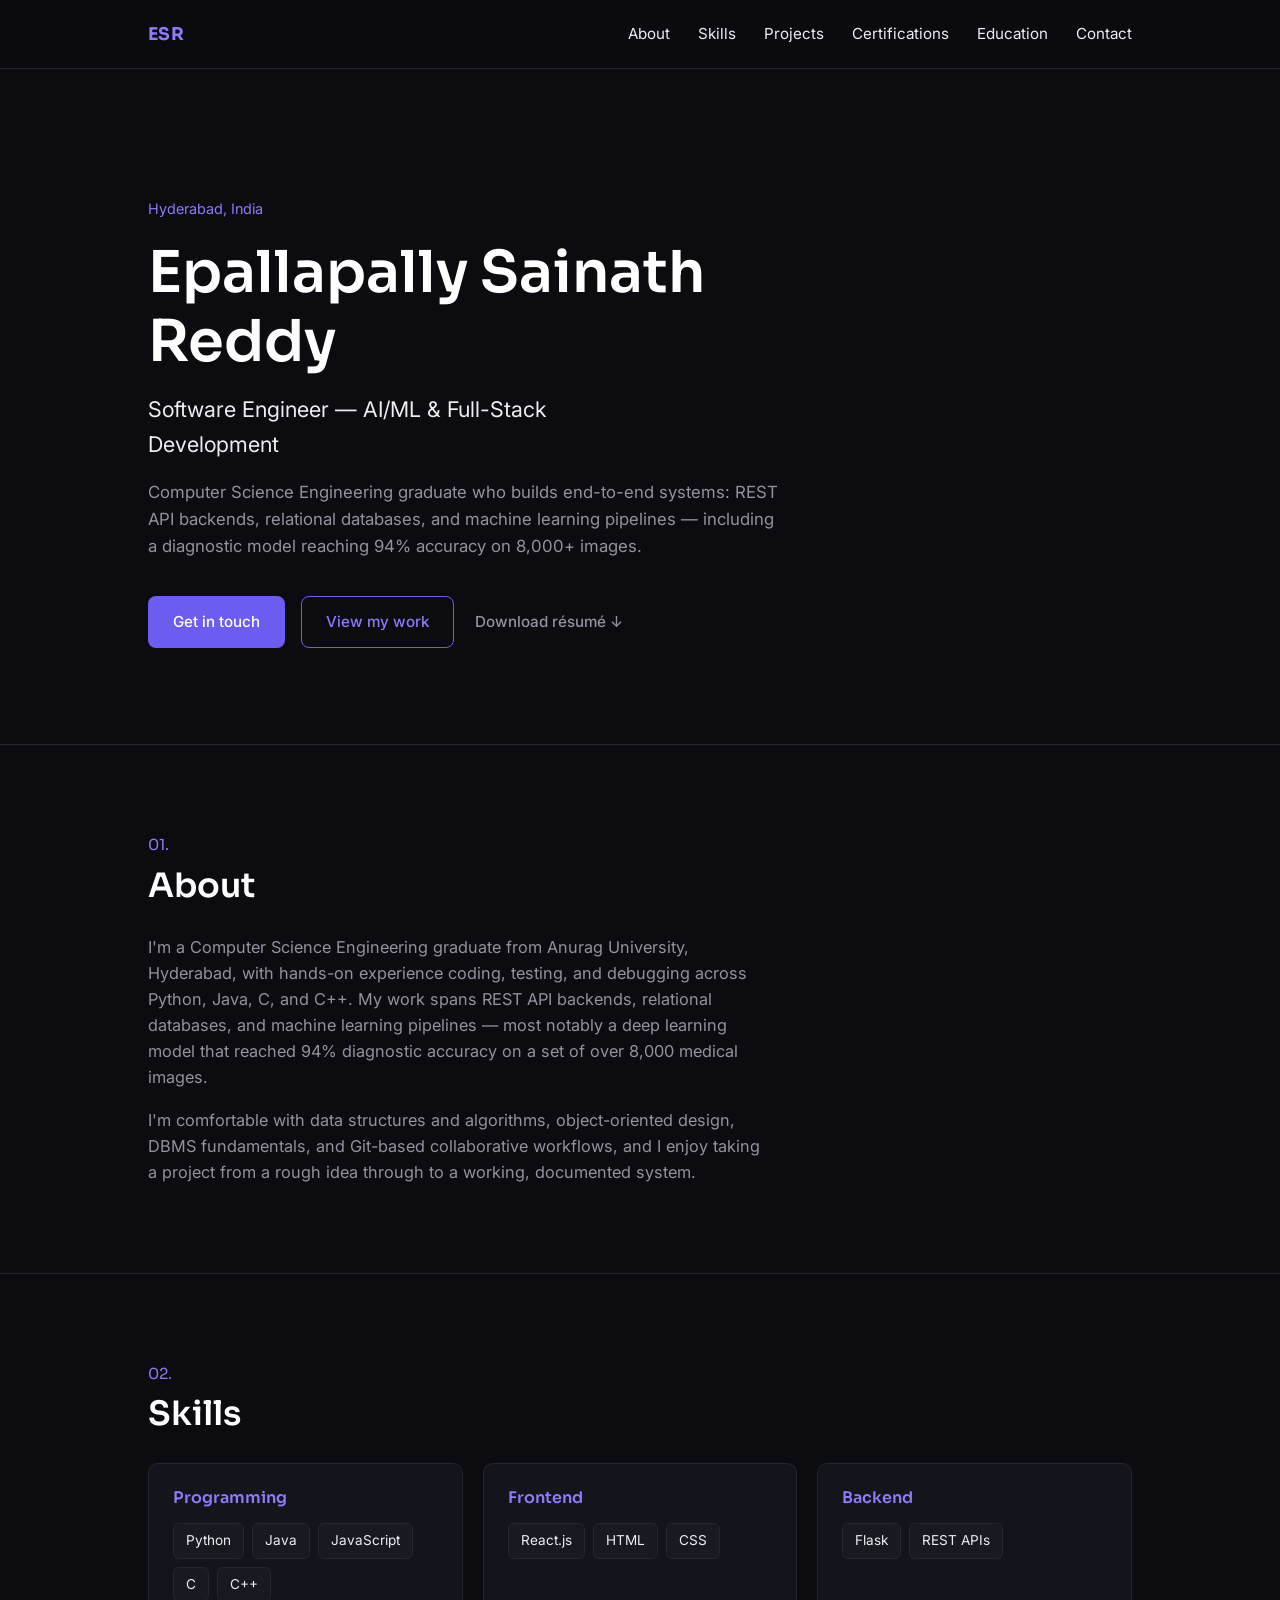
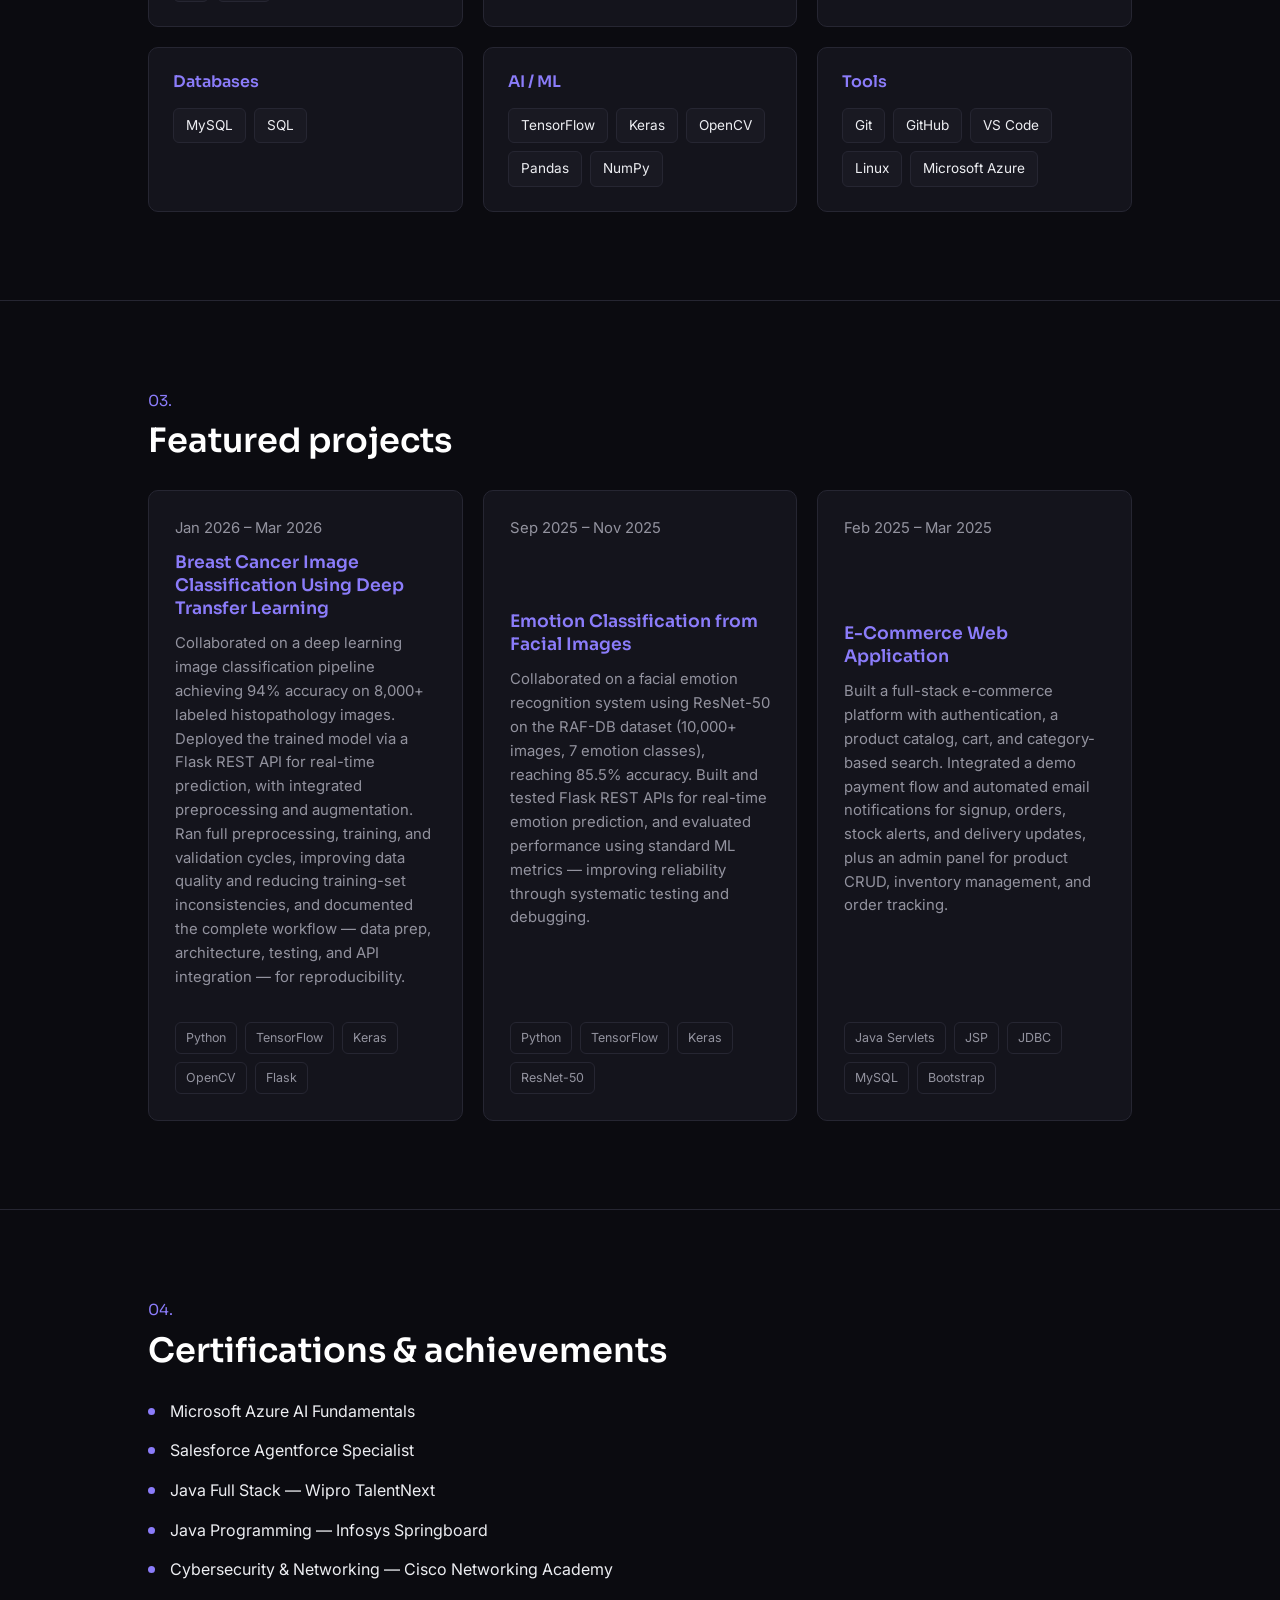
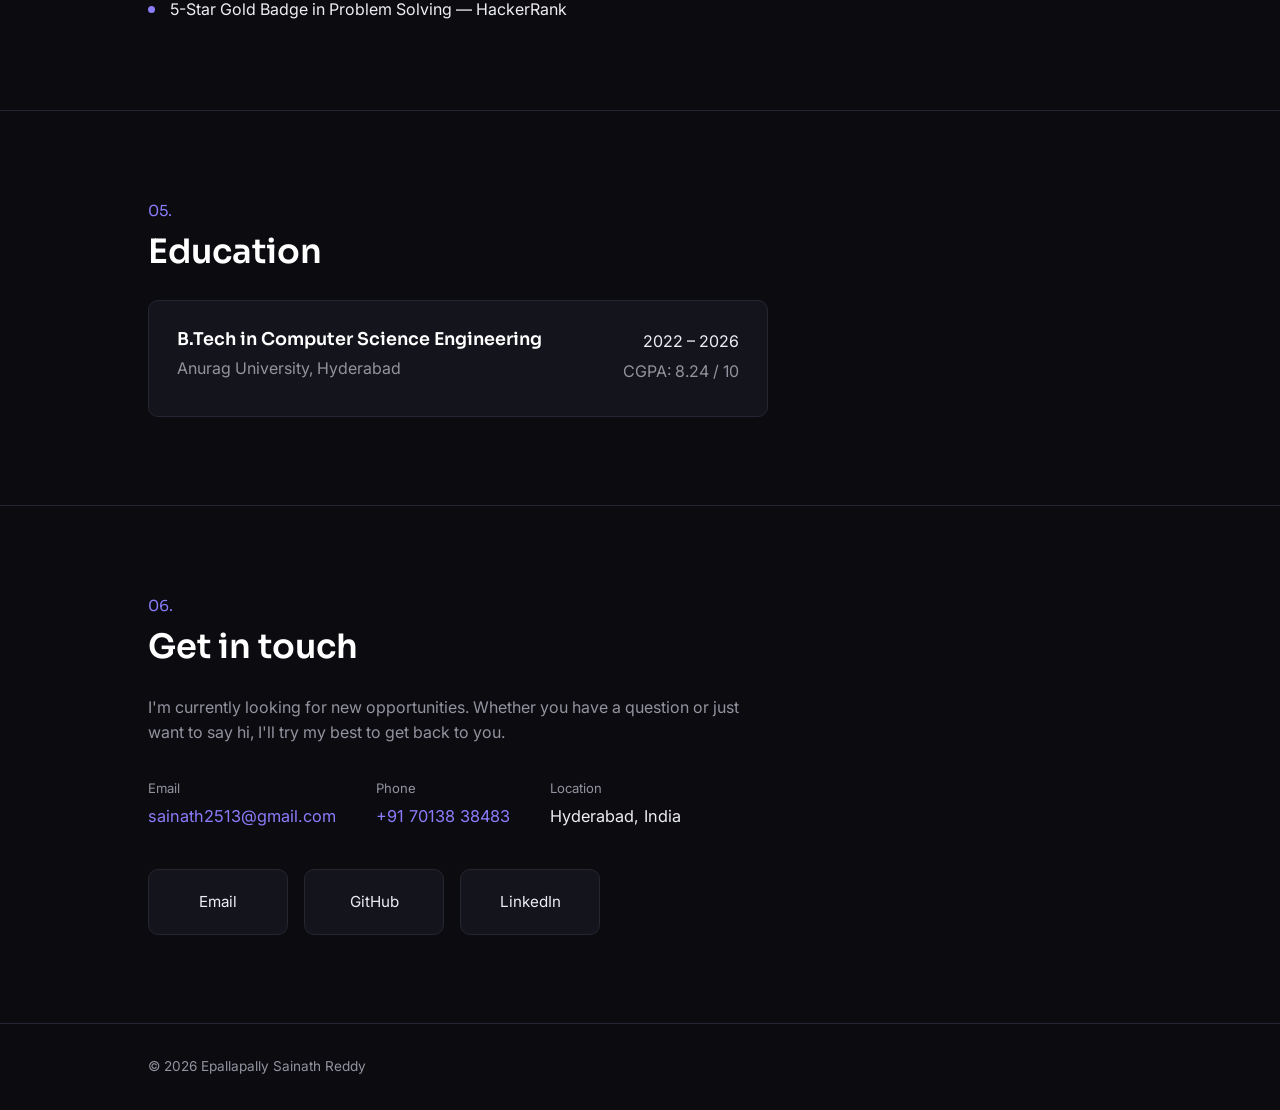
==== index.html @ f7be17a6 "Initial portfolio" ====
<!DOCTYPE html>
<html lang="en">
<head>
<meta charset="UTF-8">
<meta name="viewport" content="width=device-width, initial-scale=1.0">
<title>Epallapally Sainath Reddy | Portfolio</title>
<meta name="description" content="Epallapally Sainath Reddy — Software Engineer specializing in AI/ML and full-stack development.">
<link rel="preconnect" href="https://fonts.googleapis.com">
<link rel="preconnect" href="https://fonts.gstatic.com" crossorigin>
<link href="https://fonts.googleapis.com/css2?family=Sora:wght@400;600;700&family=Inter:wght@400;500;600&display=swap" rel="stylesheet">
<link rel="stylesheet" href="style.css">
</head>
<body>

<a class="skip-link" href="#main">Skip to content</a>

<header class="site-header">
  <div class="wrap header-row">
    <a href="#top" class="mark">ESR</a>
    <nav aria-label="Primary">
      <button class="nav-toggle" aria-expanded="false" aria-controls="nav-list">
        <span></span><span></span><span></span>
        <span class="sr-only">Menu</span>
      </button>
      <ul id="nav-list">
        <li><a href="#about">About</a></li>
        <li><a href="#skills">Skills</a></li>
        <li><a href="#projects">Projects</a></li>
        <li><a href="#certifications">Certifications</a></li>
        <li><a href="#education">Education</a></li>
        <li><a href="#contact">Contact</a></li>
      </ul>
    </nav>
  </div>
</header>

<main id="main">

  <section id="top" class="hero">
    <div class="wrap">
      <p class="eyebrow">Hyderabad, India</p>
      <h1>Epallapally Sainath Reddy</h1>
      <p class="hero-role">Software Engineer — AI/ML &amp; Full-Stack Development</p>
      <p class="hero-summary">Computer Science Engineering graduate who builds end-to-end systems: REST API backends, relational databases, and machine learning pipelines — including a diagnostic model reaching 94% accuracy on 8,000+ images.</p>
      <div class="hero-actions">
        <a href="#contact" class="btn btn-primary">Get in touch</a>
        <a href="#projects" class="btn btn-ghost">View my work</a>
        <a href="assets/resume.pdf" class="btn btn-text" download>Download résumé ↓</a>
      </div>
    </div>
  </section>

  <section id="about" class="section">
    <div class="wrap">
      <p class="section-number">01.</p>
      <h2>About</h2>
      <div class="section-body">
        <p>I'm a Computer Science Engineering graduate from Anurag University, Hyderabad, with hands-on experience coding, testing, and debugging across Python, Java, C, and C++. My work spans REST API backends, relational databases, and machine learning pipelines — most notably a deep learning model that reached 94% diagnostic accuracy on a set of over 8,000 medical images.</p>
        <p>I'm comfortable with data structures and algorithms, object-oriented design, DBMS fundamentals, and Git-based collaborative workflows, and I enjoy taking a project from a rough idea through to a working, documented system.</p>
      </div>
    </div>
  </section>

  <section id="skills" class="section">
    <div class="wrap">
      <p class="section-number">02.</p>
      <h2>Skills</h2>
      <div class="skill-grid">
        <div class="skill-card">
          <h3>Programming</h3>
          <ul class="chip-list">
            <li>Python</li><li>Java</li><li>JavaScript</li><li>C</li><li>C++</li>
          </ul>
        </div>
        <div class="skill-card">
          <h3>Frontend</h3>
          <ul class="chip-list">
            <li>React.js</li><li>HTML</li><li>CSS</li>
          </ul>
        </div>
        <div class="skill-card">
          <h3>Backend</h3>
          <ul class="chip-list">
            <li>Flask</li><li>REST APIs</li>
          </ul>
        </div>
        <div class="skill-card">
          <h3>Databases</h3>
          <ul class="chip-list">
            <li>MySQL</li><li>SQL</li>
          </ul>
        </div>
        <div class="skill-card">
          <h3>AI / ML</h3>
          <ul class="chip-list">
            <li>TensorFlow</li><li>Keras</li><li>OpenCV</li><li>Pandas</li><li>NumPy</li>
          </ul>
        </div>
        <div class="skill-card">
          <h3>Tools</h3>
          <ul class="chip-list">
            <li>Git</li><li>GitHub</li><li>VS Code</li><li>Linux</li><li>Microsoft Azure</li>
          </ul>
        </div>
      </div>
    </div>
  </section>

  <section id="projects" class="section">
    <div class="wrap">
      <p class="section-number">03.</p>
      <h2>Featured projects</h2>
      <div class="project-grid">

        <article class="project-card">
          <p class="project-dates">Jan 2026 – Mar 2026</p>
          <h3>Breast Cancer Image Classification Using Deep Transfer Learning</h3>
          <p>Collaborated on a deep learning image classification pipeline achieving 94% accuracy on 8,000+ labeled histopathology images. Deployed the trained model via a Flask REST API for real-time prediction, with integrated preprocessing and augmentation. Ran full preprocessing, training, and validation cycles, improving data quality and reducing training-set inconsistencies, and documented the complete workflow — data prep, architecture, testing, and API integration — for reproducibility.</p>
          <ul class="tag-list">
            <li>Python</li><li>TensorFlow</li><li>Keras</li><li>OpenCV</li><li>Flask</li>
          </ul>
        </article>

        <article class="project-card">
          <p class="project-dates">Sep 2025 – Nov 2025</p>
          <h3>Emotion Classification from Facial Images</h3>
          <p>Collaborated on a facial emotion recognition system using ResNet-50 on the RAF-DB dataset (10,000+ images, 7 emotion classes), reaching 85.5% accuracy. Built and tested Flask REST APIs for real-time emotion prediction, and evaluated performance using standard ML metrics — improving reliability through systematic testing and debugging.</p>
          <ul class="tag-list">
            <li>Python</li><li>TensorFlow</li><li>Keras</li><li>ResNet-50</li>
          </ul>
        </article>

        <article class="project-card">
          <p class="project-dates">Feb 2025 – Mar 2025</p>
          <h3>E-Commerce Web Application</h3>
          <p>Built a full-stack e-commerce platform with authentication, a product catalog, cart, and category-based search. Integrated a demo payment flow and automated email notifications for signup, orders, stock alerts, and delivery updates, plus an admin panel for product CRUD, inventory management, and order tracking.</p>
          <ul class="tag-list">
            <li>Java Servlets</li><li>JSP</li><li>JDBC</li><li>MySQL</li><li>Bootstrap</li>
          </ul>
        </article>

      </div>
    </div>
  </section>

  <section id="certifications" class="section">
    <div class="wrap">
      <p class="section-number">04.</p>
      <h2>Certifications &amp; achievements</h2>
      <ul class="cert-list">
        <li>Microsoft Azure AI Fundamentals</li>
        <li>Salesforce Agentforce Specialist</li>
        <li>Java Full Stack — Wipro TalentNext</li>
        <li>Java Programming — Infosys Springboard</li>
        <li>Cybersecurity &amp; Networking — Cisco Networking Academy</li>
        <li>5-Star Gold Badge in Problem Solving — HackerRank</li>
      </ul>
    </div>
  </section>

  <section id="education" class="section">
    <div class="wrap">
      <p class="section-number">05.</p>
      <h2>Education</h2>
      <div class="edu-row">
        <div>
          <h3>B.Tech in Computer Science Engineering</h3>
          <p class="edu-sub">Anurag University, Hyderabad</p>
        </div>
        <div class="edu-meta">
          <p>2022 – 2026</p>
          <p>CGPA: 8.24 / 10</p>
        </div>
      </div>
    </div>
  </section>

  <section id="contact" class="section">
    <div class="wrap">
      <p class="section-number">06.</p>
      <h2>Get in touch</h2>
      <p class="section-body">I'm currently looking for new opportunities. Whether you have a question or just want to say hi, I'll try my best to get back to you.</p>

      <dl class="contact-details">
        <div>
          <dt>Email</dt>
          <dd><a href="mailto:sainath2513@gmail.com">sainath2513@gmail.com</a></dd>
        </div>
        <div>
          <dt>Phone</dt>
          <dd><a href="tel:+917013838483">+91 70138 38483</a></dd>
        </div>
        <div>
          <dt>Location</dt>
          <dd>Hyderabad, India</dd>
        </div>
      </dl>

      <div class="contact-links">
        <a href="mailto:sainath2513@gmail.com" class="contact-card">
          <span>Email</span>
        </a>
        <a href="https://github.com/sainath1308" class="contact-card" target="_blank" rel="noopener">
          <span>GitHub</span>
        </a>
        <a href="https://linkedin.com/in/epallapally-sainath-reddy-a64667287" class="contact-card" target="_blank" rel="noopener">
          <span>LinkedIn</span>
        </a>
      </div>
    </div>
  </section>

</main>

<footer class="site-footer">
  <div class="wrap">
    <p>&copy; <span id="year"></span> Epallapally Sainath Reddy</p>
  </div>
</footer>

<script src="script.js"></script>
</body>
</html>
---- style.css ----
/* ---------------------------------------------
   Tokens
--------------------------------------------- */
:root {
  --bg: #0b0b10;
  --surface: #14141c;
  --surface-2: #191922;
  --border: #262632;
  --text: #edeef2;
  --text-muted: #93939f;
  --accent: #6c5cf0;
  --accent-light: #8b7cfa;
  --accent-tint: rgba(108, 92, 240, 0.12);

  --font-head: "Sora", system-ui, sans-serif;
  --font-body: "Inter", system-ui, sans-serif;

  --max: 1040px;
}

/* ---------------------------------------------
   Reset & base
--------------------------------------------- */
* { box-sizing: border-box; }
html { scroll-behavior: smooth; }

body {
  margin: 0;
  background: var(--bg);
  color: var(--text);
  font-family: var(--font-body);
  font-size: 16px;
  line-height: 1.6;
  -webkit-font-smoothing: antialiased;
}

@media (prefers-reduced-motion: reduce) {
  html { scroll-behavior: auto; }
  * { animation-duration: 0.01ms !important; transition-duration: 0.01ms !important; }
}

h1, h2, h3 {
  font-family: var(--font-head);
  font-weight: 600;
  line-height: 1.2;
  margin: 0;
  color: #fff;
}

p { margin: 0 0 1em; color: var(--text-muted); }
p:last-child { margin-bottom: 0; }

a {
  color: var(--accent-light);
  text-decoration: none;
}
a:hover { color: #fff; }

a:focus-visible,
button:focus-visible {
  outline: 2px solid var(--accent-light);
  outline-offset: 3px;
}

.sr-only {
  position: absolute;
  width: 1px; height: 1px;
  overflow: hidden;
  clip: rect(0,0,0,0);
}

.skip-link {
  position: absolute;
  left: -999px;
  top: 0;
  background: var(--accent);
  color: #fff;
  padding: 10px 16px;
  z-index: 100;
}
.skip-link:focus { left: 12px; top: 12px; }

.wrap {
  max-width: var(--max);
  margin: 0 auto;
  padding: 0 28px;
}

/* ---------------------------------------------
   Header
--------------------------------------------- */
.site-header {
  position: sticky;
  top: 0;
  z-index: 50;
  background: rgba(11, 11, 16, 0.85);
  backdrop-filter: blur(8px);
  border-bottom: 1px solid var(--border);
}

.header-row {
  display: flex;
  align-items: center;
  justify-content: space-between;
  height: 68px;
}

.mark {
  font-family: var(--font-head);
  font-weight: 700;
  font-size: 1.1rem;
  color: var(--accent-light);
  letter-spacing: 0.02em;
}

nav ul {
  list-style: none;
  display: flex;
  gap: 28px;
  margin: 0;
  padding: 0;
}

nav a {
  color: var(--text);
  font-size: 0.95rem;
}
nav a:hover { color: var(--accent-light); }

.nav-toggle {
  display: none;
  flex-direction: column;
  justify-content: center;
  gap: 5px;
  width: 40px;
  height: 40px;
  background: none;
  border: 1px solid var(--border);
  border-radius: 8px;
  cursor: pointer;
}
.nav-toggle span {
  display: block;
  width: 18px;
  height: 2px;
  margin: 0 auto;
  background: var(--text);
}

/* ---------------------------------------------
   Hero
--------------------------------------------- */
.hero {
  padding: 128px 0 96px;
  border-bottom: 1px solid var(--border);
}

.eyebrow {
  color: var(--accent-light);
  font-size: 0.9rem;
  margin-bottom: 18px;
}

.hero h1 {
  font-size: clamp(2.4rem, 5vw, 3.6rem);
  max-width: 14ch;
  margin-bottom: 16px;
}

.hero-role {
  font-size: clamp(1.1rem, 2vw, 1.35rem);
  color: var(--text);
  max-width: 34ch;
  margin-bottom: 18px;
}

.hero-summary {
  max-width: 58ch;
  font-size: 1.05rem;
  margin-bottom: 36px;
}

.hero-actions {
  display: flex;
  flex-wrap: wrap;
  align-items: center;
  gap: 16px;
}

.btn {
  display: inline-flex;
  align-items: center;
  padding: 13px 24px;
  border-radius: 8px;
  font-size: 0.95rem;
  font-weight: 500;
  border: 1px solid transparent;
}

.btn-primary {
  background: var(--accent);
  color: #fff;
}
.btn-primary:hover { background: var(--accent-light); color: #fff; }

.btn-ghost {
  border-color: var(--accent);
  color: var(--accent-light);
}
.btn-ghost:hover { background: var(--accent-tint); color: var(--accent-light); }

.btn-text {
  color: var(--text-muted);
  padding: 13px 4px;
}
.btn-text:hover { color: var(--text); }

/* ---------------------------------------------
   Sections
--------------------------------------------- */
.section {
  padding: 88px 0;
  border-bottom: 1px solid var(--border);
}

.section-number {
  color: var(--accent-light);
  font-family: var(--font-head);
  font-size: 0.95rem;
  margin-bottom: 8px;
}

.section h2 {
  font-size: clamp(1.6rem, 3vw, 2.1rem);
  margin-bottom: 28px;
}

.section-body {
  max-width: 62ch;
}
.section-body p { font-size: 1.02rem; }

/* ---------------------------------------------
   Skills
--------------------------------------------- */
.skill-grid {
  display: grid;
  grid-template-columns: repeat(3, 1fr);
  gap: 20px;
}

.skill-card {
  background: var(--surface);
  border: 1px solid var(--border);
  border-radius: 10px;
  padding: 24px;
}

.skill-card h3 {
  font-size: 1rem;
  color: var(--accent-light);
  margin-bottom: 16px;
}

.chip-list {
  list-style: none;
  display: flex;
  flex-wrap: wrap;
  gap: 8px;
  margin: 0;
  padding: 0;
}

.chip-list li {
  border: 1px solid var(--border);
  background: var(--surface-2);
  color: var(--text);
  font-size: 0.85rem;
  padding: 6px 12px;
  border-radius: 6px;
}

/* ---------------------------------------------
   Projects
--------------------------------------------- */
.project-grid {
  display: grid;
  grid-template-columns: repeat(3, 1fr);
  gap: 20px;
}

.project-card {
  background: var(--surface);
  border: 1px solid var(--border);
  border-radius: 10px;
  padding: 26px;
  display: flex;
  flex-direction: column;
}

.project-dates {
  font-size: 0.82rem;
  color: var(--text-muted);
  margin-bottom: 10px;
}

.project-card h3 {
  font-size: 1.08rem;
  color: var(--accent-light);
  margin-bottom: 12px;
  line-height: 1.35;
}

.project-card p {
  font-size: 0.93rem;
  flex-grow: 1;
}

.tag-list {
  list-style: none;
  display: flex;
  flex-wrap: wrap;
  gap: 8px;
  margin: 18px 0 0;
  padding: 0;
}

.tag-list li {
  font-size: 0.78rem;
  color: var(--text-muted);
  border: 1px solid var(--border);
  border-radius: 6px;
  padding: 5px 10px;
}

/* ---------------------------------------------
   Certifications
--------------------------------------------- */
.cert-list {
  list-style: none;
  margin: 0;
  padding: 0;
  max-width: 62ch;
  display: flex;
  flex-direction: column;
  gap: 14px;
}

.cert-list li {
  position: relative;
  padding-left: 22px;
  color: var(--text);
  font-size: 1rem;
}

.cert-list li::before {
  content: "";
  position: absolute;
  left: 0;
  top: 9px;
  width: 7px;
  height: 7px;
  border-radius: 50%;
  background: var(--accent-light);
}

/* ---------------------------------------------
   Education
--------------------------------------------- */
.edu-row {
  display: flex;
  justify-content: space-between;
  align-items: flex-start;
  flex-wrap: wrap;
  gap: 12px;
  background: var(--surface);
  border: 1px solid var(--border);
  border-radius: 10px;
  padding: 28px;
  max-width: 62ch;
}

.edu-row h3 {
  font-size: 1.1rem;
  margin-bottom: 6px;
}

.edu-sub { margin: 0; color: var(--text-muted); }

.edu-meta { text-align: right; }
.edu-meta p { margin: 0 0 4px; color: var(--text); }
.edu-meta p:last-child { color: var(--text-muted); }

/* ---------------------------------------------
   Contact
--------------------------------------------- */
.contact-details {
  display: flex;
  flex-wrap: wrap;
  gap: 40px;
  margin: 32px 0 40px;
  padding: 0;
}

.contact-details dt {
  font-size: 0.82rem;
  color: var(--text-muted);
  margin-bottom: 4px;
}

.contact-details dd {
  margin: 0;
  font-size: 1.02rem;
  color: var(--text);
}

.contact-links {
  display: flex;
  flex-wrap: wrap;
  gap: 16px;
}

.contact-card {
  min-width: 140px;
  text-align: center;
  padding: 20px;
  background: var(--surface);
  border: 1px solid var(--border);
  border-radius: 10px;
  color: var(--text);
  font-size: 0.95rem;
}
.contact-card:hover {
  border-color: var(--accent);
  color: var(--accent-light);
}

/* ---------------------------------------------
   Footer
--------------------------------------------- */
.site-footer {
  padding: 32px 0;
}
.site-footer p {
  font-size: 0.85rem;
  margin: 0;
  color: var(--text-muted);
}

/* ---------------------------------------------
   Responsive
--------------------------------------------- */
@media (max-width: 860px) {
  .skill-grid { grid-template-columns: repeat(2, 1fr); }
  .project-grid { grid-template-columns: 1fr; }
}

@media (max-width: 640px) {
  .wrap { padding: 0 20px; }
  .hero { padding: 96px 0 64px; }
  .section { padding: 64px 0; }

  .nav-toggle { display: flex; }

  nav ul {
    position: absolute;
    top: 68px;
    left: 0;
    right: 0;
    flex-direction: column;
    gap: 0;
    background: var(--bg);
    border-bottom: 1px solid var(--border);
    max-height: 0;
    overflow: hidden;
    transition: max-height 0.25s ease;
  }
  nav ul.open { max-height: 320px; }
  nav ul li { border-top: 1px solid var(--border); }
  nav ul a {
    display: block;
    padding: 16px 20px;
  }

  .skill-grid { grid-template-columns: 1fr; }
  .edu-row { flex-direction: column; }
  .edu-meta { text-align: left; }
}
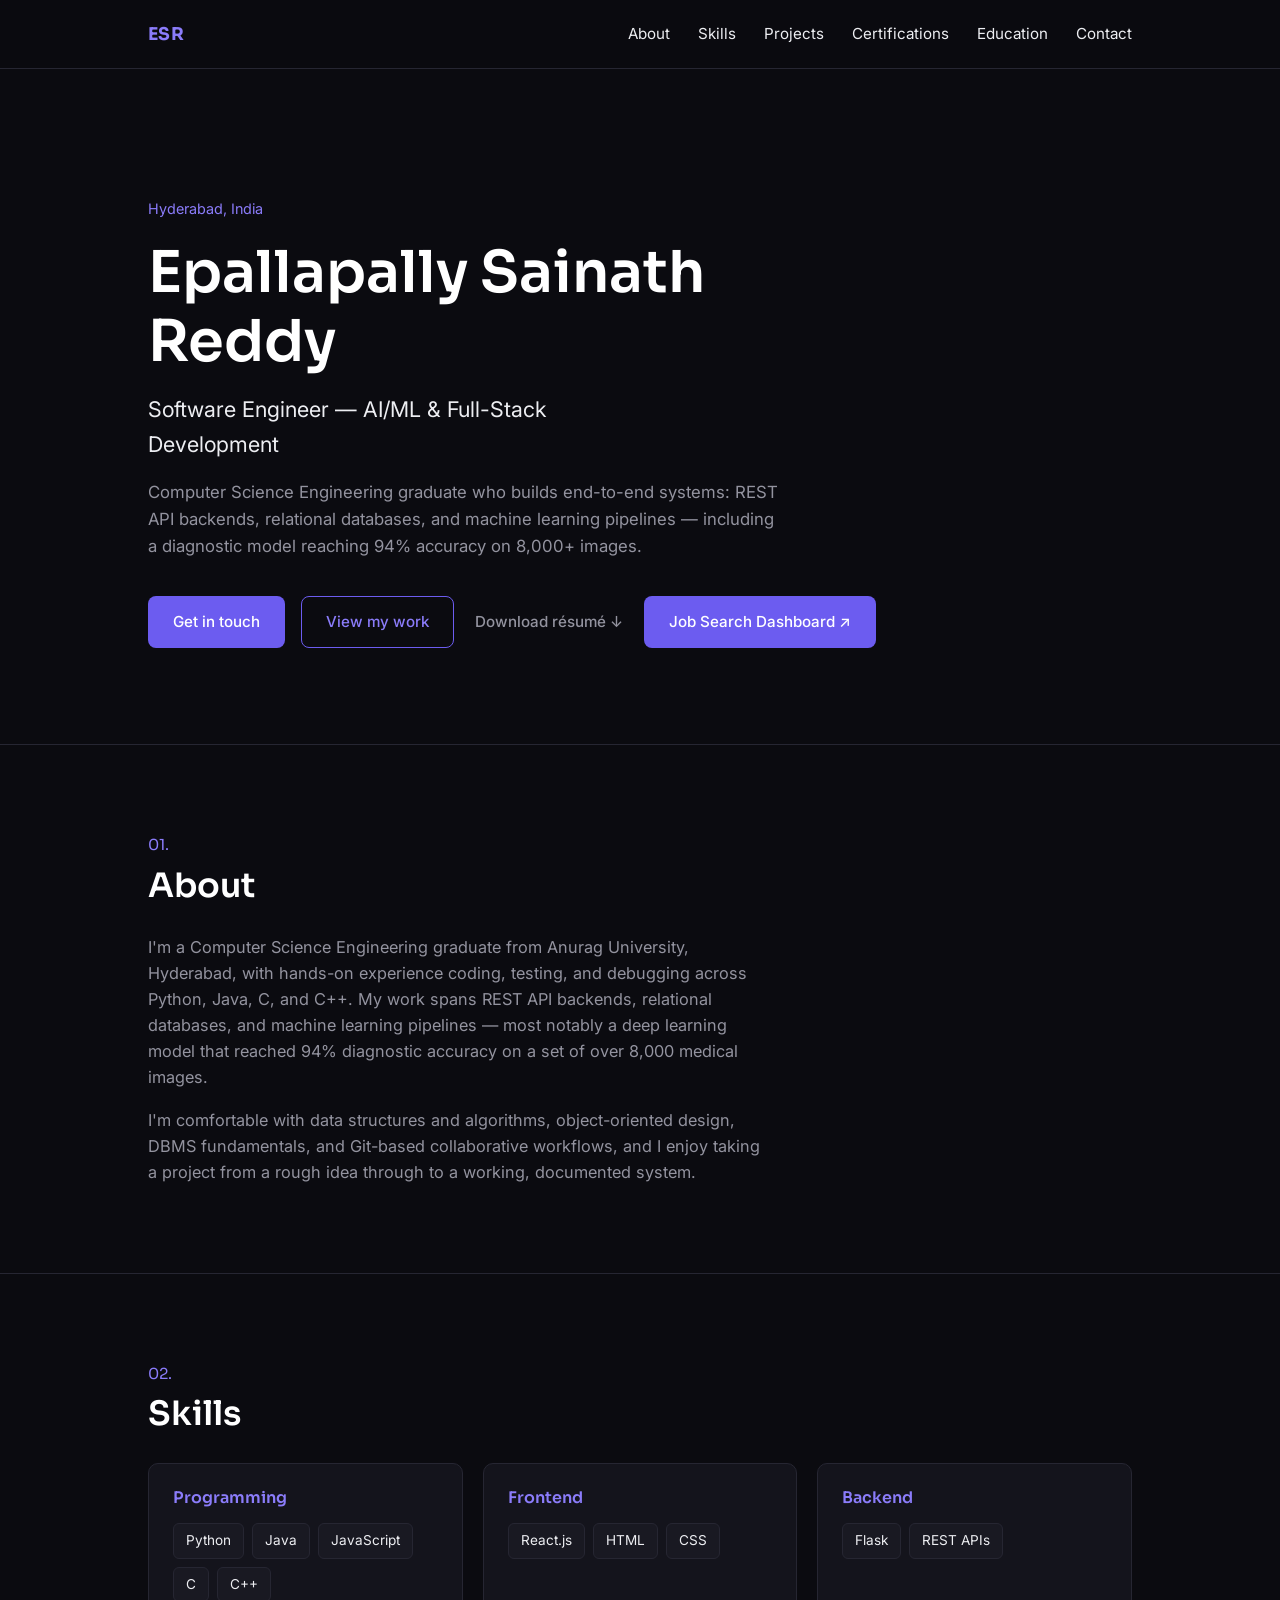
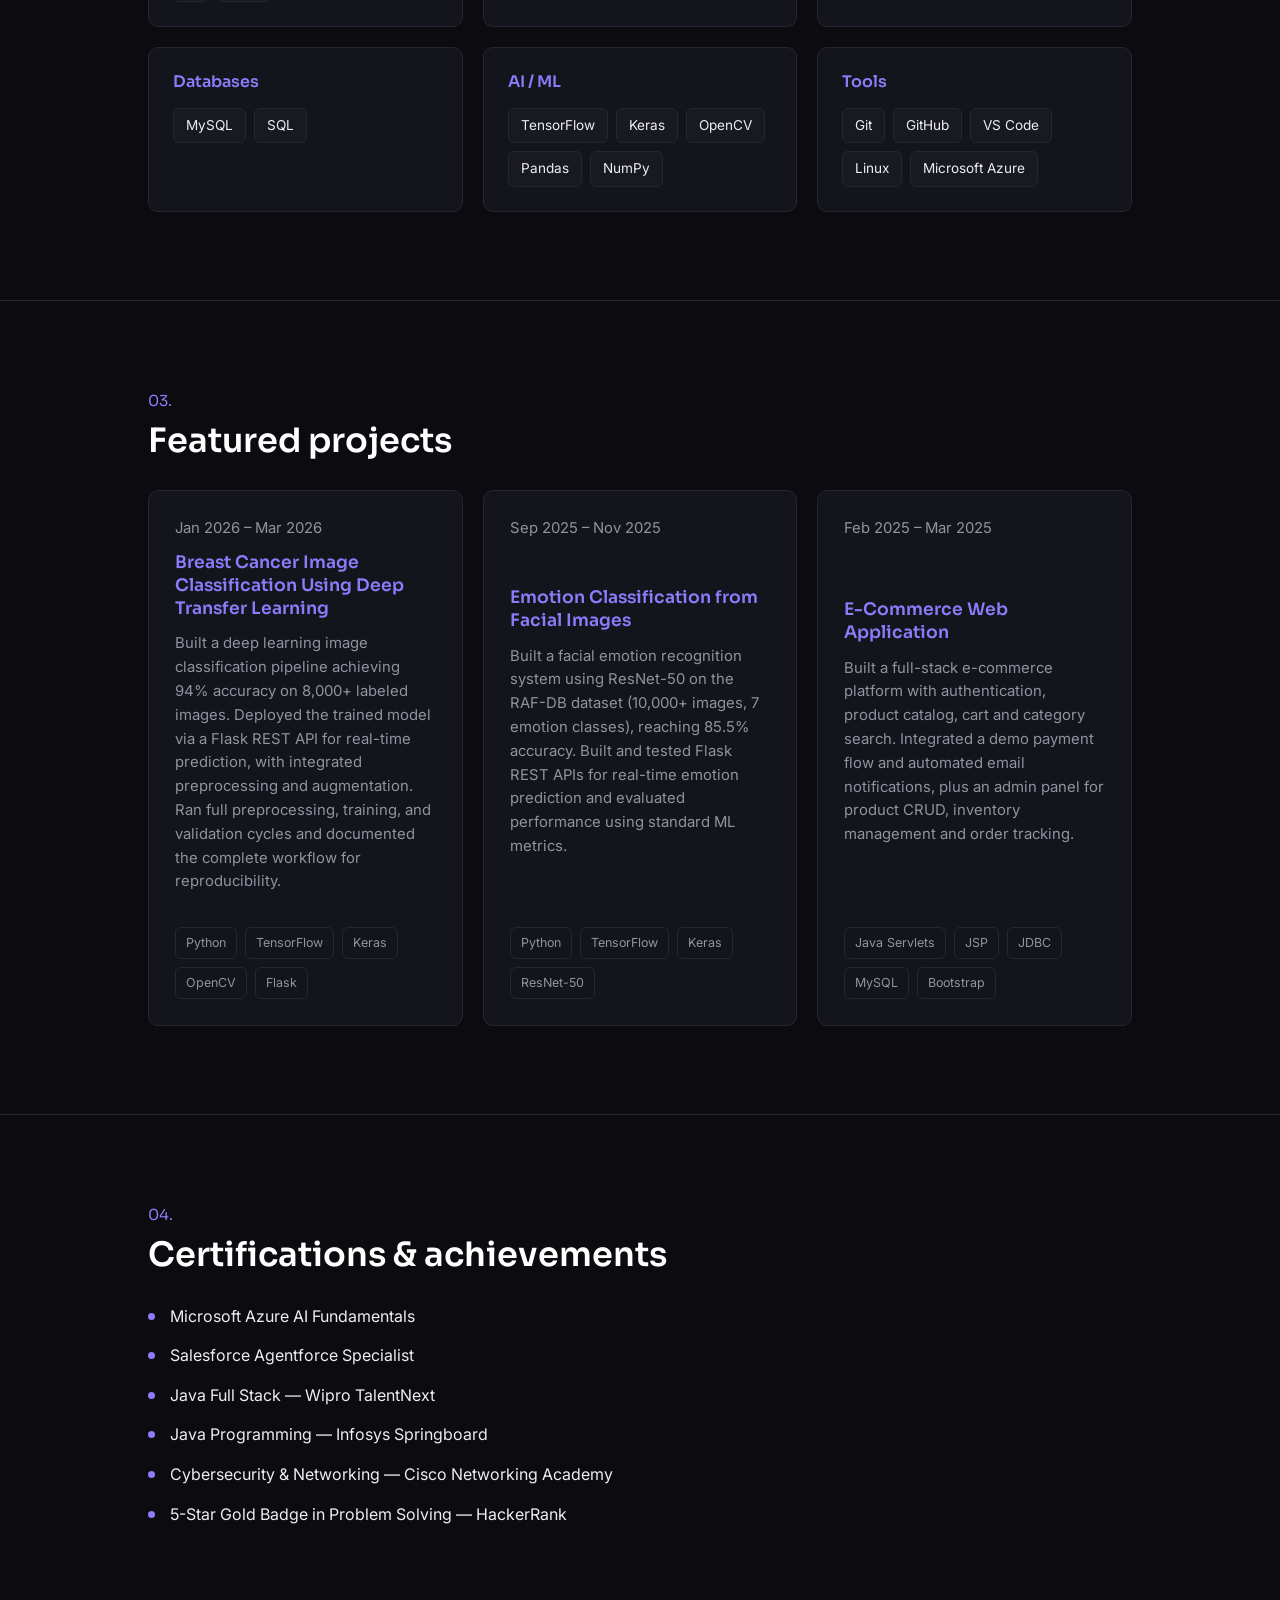
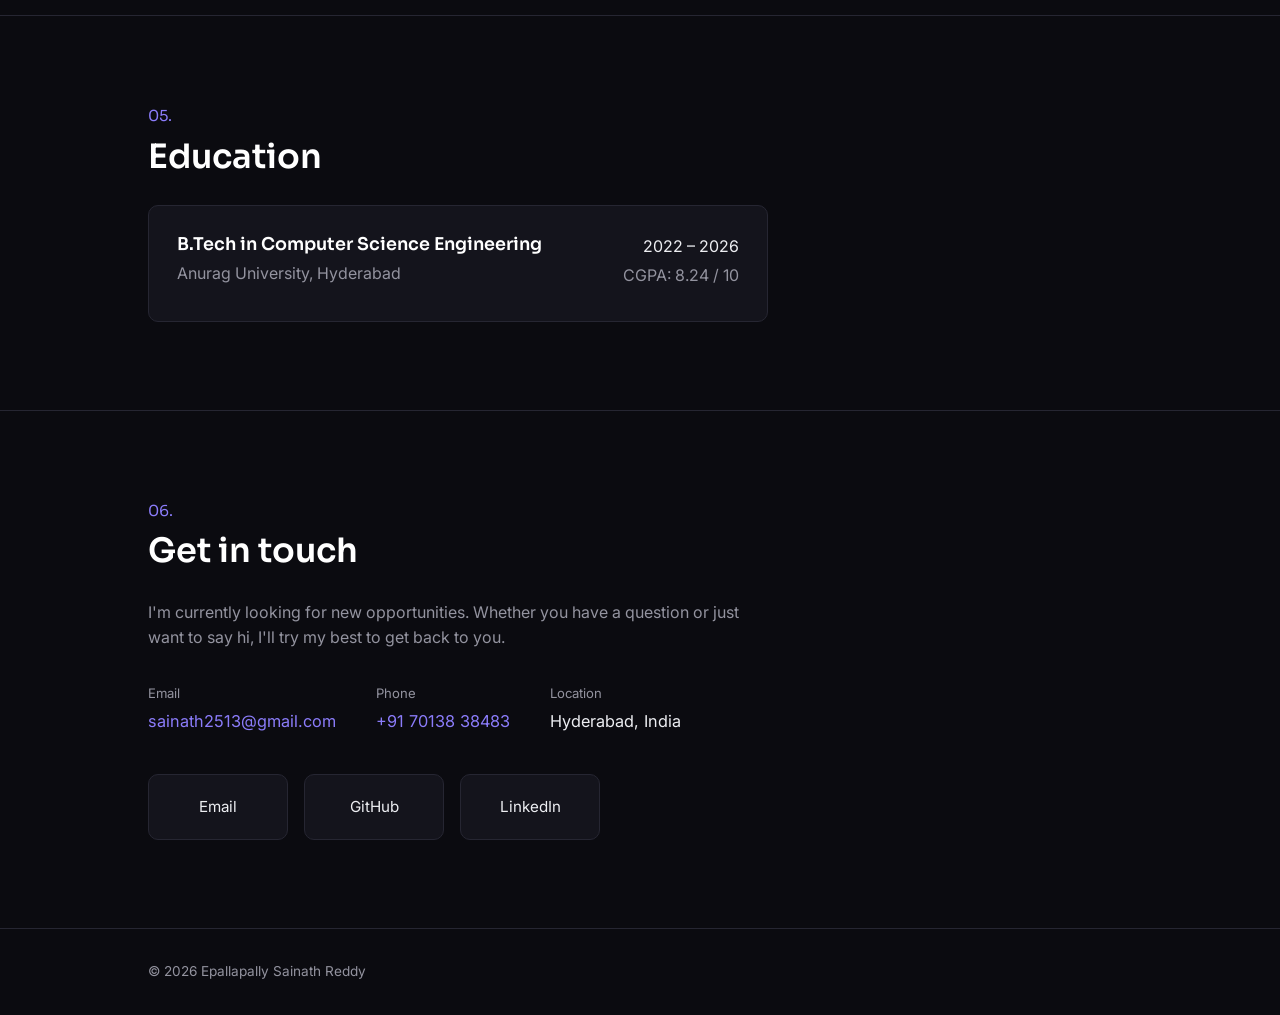
==== commit 8653865f: "Add job-search dashboard entry point to portfolio" ====
--- a/index.html
+++ b/index.html
@@ -1,223 +1,20 @@
 <!DOCTYPE html>
 <html lang="en">
 <head>
-<meta charset="UTF-8">
-<meta name="viewport" content="width=device-width, initial-scale=1.0">
+<meta charset="UTF-8"><meta name="viewport" content="width=device-width, initial-scale=1.0">
 <title>Epallapally Sainath Reddy | Portfolio</title>
 <meta name="description" content="Epallapally Sainath Reddy — Software Engineer specializing in AI/ML and full-stack development.">
-<link rel="preconnect" href="https://fonts.googleapis.com">
-<link rel="preconnect" href="https://fonts.gstatic.com" crossorigin>
-<link href="https://fonts.googleapis.com/css2?family=Sora:wght@400;600;700&family=Inter:wght@400;500;600&display=swap" rel="stylesheet">
-<link rel="stylesheet" href="style.css">
-</head>
-<body>
-
+<link rel="preconnect" href="https://fonts.googleapis.com"><link rel="preconnect" href="https://fonts.gstatic.com" crossorigin>
+<link href="https://fonts.googleapis.com/css2?family=Sora:wght@400;600;700&family=Inter:wght@400;500;600&display=swap" rel="stylesheet"><link rel="stylesheet" href="style.css">
+</head><body>
 <a class="skip-link" href="#main">Skip to content</a>
-
-<header class="site-header">
-  <div class="wrap header-row">
-    <a href="#top" class="mark">ESR</a>
-    <nav aria-label="Primary">
-      <button class="nav-toggle" aria-expanded="false" aria-controls="nav-list">
-        <span></span><span></span><span></span>
-        <span class="sr-only">Menu</span>
-      </button>
-      <ul id="nav-list">
-        <li><a href="#about">About</a></li>
-        <li><a href="#skills">Skills</a></li>
-        <li><a href="#projects">Projects</a></li>
-        <li><a href="#certifications">Certifications</a></li>
-        <li><a href="#education">Education</a></li>
-        <li><a href="#contact">Contact</a></li>
-      </ul>
-    </nav>
-  </div>
-</header>
-
+<header class="site-header"><div class="wrap header-row"><a href="#top" class="mark">ESR</a><nav aria-label="Primary"><button class="nav-toggle" aria-expanded="false" aria-controls="nav-list"><span></span><span></span><span></span><span class="sr-only">Menu</span></button><ul id="nav-list"><li><a href="#about">About</a></li><li><a href="#skills">Skills</a></li><li><a href="#projects">Projects</a></li><li><a href="#certifications">Certifications</a></li><li><a href="#education">Education</a></li><li><a href="#contact">Contact</a></li></ul></nav></div></header>
 <main id="main">
-
-  <section id="top" class="hero">
-    <div class="wrap">
-      <p class="eyebrow">Hyderabad, India</p>
-      <h1>Epallapally Sainath Reddy</h1>
-      <p class="hero-role">Software Engineer — AI/ML &amp; Full-Stack Development</p>
-      <p class="hero-summary">Computer Science Engineering graduate who builds end-to-end systems: REST API backends, relational databases, and machine learning pipelines — including a diagnostic model reaching 94% accuracy on 8,000+ images.</p>
-      <div class="hero-actions">
-        <a href="#contact" class="btn btn-primary">Get in touch</a>
-        <a href="#projects" class="btn btn-ghost">View my work</a>
-        <a href="assets/resume.pdf" class="btn btn-text" download>Download résumé ↓</a>
-      </div>
-    </div>
-  </section>
-
-  <section id="about" class="section">
-    <div class="wrap">
-      <p class="section-number">01.</p>
-      <h2>About</h2>
-      <div class="section-body">
-        <p>I'm a Computer Science Engineering graduate from Anurag University, Hyderabad, with hands-on experience coding, testing, and debugging across Python, Java, C, and C++. My work spans REST API backends, relational databases, and machine learning pipelines — most notably a deep learning model that reached 94% diagnostic accuracy on a set of over 8,000 medical images.</p>
-        <p>I'm comfortable with data structures and algorithms, object-oriented design, DBMS fundamentals, and Git-based collaborative workflows, and I enjoy taking a project from a rough idea through to a working, documented system.</p>
-      </div>
-    </div>
-  </section>
-
-  <section id="skills" class="section">
-    <div class="wrap">
-      <p class="section-number">02.</p>
-      <h2>Skills</h2>
-      <div class="skill-grid">
-        <div class="skill-card">
-          <h3>Programming</h3>
-          <ul class="chip-list">
-            <li>Python</li><li>Java</li><li>JavaScript</li><li>C</li><li>C++</li>
-          </ul>
-        </div>
-        <div class="skill-card">
-          <h3>Frontend</h3>
-          <ul class="chip-list">
-            <li>React.js</li><li>HTML</li><li>CSS</li>
-          </ul>
-        </div>
-        <div class="skill-card">
-          <h3>Backend</h3>
-          <ul class="chip-list">
-            <li>Flask</li><li>REST APIs</li>
-          </ul>
-        </div>
-        <div class="skill-card">
-          <h3>Databases</h3>
-          <ul class="chip-list">
-            <li>MySQL</li><li>SQL</li>
-          </ul>
-        </div>
-        <div class="skill-card">
-          <h3>AI / ML</h3>
-          <ul class="chip-list">
-            <li>TensorFlow</li><li>Keras</li><li>OpenCV</li><li>Pandas</li><li>NumPy</li>
-          </ul>
-        </div>
-        <div class="skill-card">
-          <h3>Tools</h3>
-          <ul class="chip-list">
-            <li>Git</li><li>GitHub</li><li>VS Code</li><li>Linux</li><li>Microsoft Azure</li>
-          </ul>
-        </div>
-      </div>
-    </div>
-  </section>
-
-  <section id="projects" class="section">
-    <div class="wrap">
-      <p class="section-number">03.</p>
-      <h2>Featured projects</h2>
-      <div class="project-grid">
-
-        <article class="project-card">
-          <p class="project-dates">Jan 2026 – Mar 2026</p>
-          <h3>Breast Cancer Image Classification Using Deep Transfer Learning</h3>
-          <p>Collaborated on a deep learning image classification pipeline achieving 94% accuracy on 8,000+ labeled histopathology images. Deployed the trained model via a Flask REST API for real-time prediction, with integrated preprocessing and augmentation. Ran full preprocessing, training, and validation cycles, improving data quality and reducing training-set inconsistencies, and documented the complete workflow — data prep, architecture, testing, and API integration — for reproducibility.</p>
-          <ul class="tag-list">
-            <li>Python</li><li>TensorFlow</li><li>Keras</li><li>OpenCV</li><li>Flask</li>
-          </ul>
-        </article>
-
-        <article class="project-card">
-          <p class="project-dates">Sep 2025 – Nov 2025</p>
-          <h3>Emotion Classification from Facial Images</h3>
-          <p>Collaborated on a facial emotion recognition system using ResNet-50 on the RAF-DB dataset (10,000+ images, 7 emotion classes), reaching 85.5% accuracy. Built and tested Flask REST APIs for real-time emotion prediction, and evaluated performance using standard ML metrics — improving reliability through systematic testing and debugging.</p>
-          <ul class="tag-list">
-            <li>Python</li><li>TensorFlow</li><li>Keras</li><li>ResNet-50</li>
-          </ul>
-        </article>
-
-        <article class="project-card">
-          <p class="project-dates">Feb 2025 – Mar 2025</p>
-          <h3>E-Commerce Web Application</h3>
-          <p>Built a full-stack e-commerce platform with authentication, a product catalog, cart, and category-based search. Integrated a demo payment flow and automated email notifications for signup, orders, stock alerts, and delivery updates, plus an admin panel for product CRUD, inventory management, and order tracking.</p>
-          <ul class="tag-list">
-            <li>Java Servlets</li><li>JSP</li><li>JDBC</li><li>MySQL</li><li>Bootstrap</li>
-          </ul>
-        </article>
-
-      </div>
-    </div>
-  </section>
-
-  <section id="certifications" class="section">
-    <div class="wrap">
-      <p class="section-number">04.</p>
-      <h2>Certifications &amp; achievements</h2>
-      <ul class="cert-list">
-        <li>Microsoft Azure AI Fundamentals</li>
-        <li>Salesforce Agentforce Specialist</li>
-        <li>Java Full Stack — Wipro TalentNext</li>
-        <li>Java Programming — Infosys Springboard</li>
-        <li>Cybersecurity &amp; Networking — Cisco Networking Academy</li>
-        <li>5-Star Gold Badge in Problem Solving — HackerRank</li>
-      </ul>
-    </div>
-  </section>
-
-  <section id="education" class="section">
-    <div class="wrap">
-      <p class="section-number">05.</p>
-      <h2>Education</h2>
-      <div class="edu-row">
-        <div>
-          <h3>B.Tech in Computer Science Engineering</h3>
-          <p class="edu-sub">Anurag University, Hyderabad</p>
-        </div>
-        <div class="edu-meta">
-          <p>2022 – 2026</p>
-          <p>CGPA: 8.24 / 10</p>
-        </div>
-      </div>
-    </div>
-  </section>
-
-  <section id="contact" class="section">
-    <div class="wrap">
-      <p class="section-number">06.</p>
-      <h2>Get in touch</h2>
-      <p class="section-body">I'm currently looking for new opportunities. Whether you have a question or just want to say hi, I'll try my best to get back to you.</p>
-
-      <dl class="contact-details">
-        <div>
-          <dt>Email</dt>
-          <dd><a href="mailto:sainath2513@gmail.com">sainath2513@gmail.com</a></dd>
-        </div>
-        <div>
-          <dt>Phone</dt>
-          <dd><a href="tel:+917013838483">+91 70138 38483</a></dd>
-        </div>
-        <div>
-          <dt>Location</dt>
-          <dd>Hyderabad, India</dd>
-        </div>
-      </dl>
-
-      <div class="contact-links">
-        <a href="mailto:sainath2513@gmail.com" class="contact-card">
-          <span>Email</span>
-        </a>
-        <a href="https://github.com/sainath1308" class="contact-card" target="_blank" rel="noopener">
-          <span>GitHub</span>
-        </a>
-        <a href="https://linkedin.com/in/epallapally-sainath-reddy-a64667287" class="contact-card" target="_blank" rel="noopener">
-          <span>LinkedIn</span>
-        </a>
-      </div>
-    </div>
-  </section>
-
-</main>
-
-<footer class="site-footer">
-  <div class="wrap">
-    <p>&copy; <span id="year"></span> Epallapally Sainath Reddy</p>
-  </div>
-</footer>
-
-<script src="script.js"></script>
-</body>
-</html>
+<section id="top" class="hero"><div class="wrap"><p class="eyebrow">Hyderabad, India</p><h1>Epallapally Sainath Reddy</h1><p class="hero-role">Software Engineer — AI/ML &amp; Full-Stack Development</p><p class="hero-summary">Computer Science Engineering graduate who builds end-to-end systems: REST API backends, relational databases, and machine learning pipelines — including a diagnostic model reaching 94% accuracy on 8,000+ images.</p><div class="hero-actions"><a href="#contact" class="btn btn-primary">Get in touch</a><a href="#projects" class="btn btn-ghost">View my work</a><a href="assets/resume.pdf" class="btn btn-text" download>Download résumé ↓</a><a href="job-dashboard.html" class="btn btn-primary">Job Search Dashboard ↗</a></div></div></section>
+<section id="about" class="section"><div class="wrap"><p class="section-number">01.</p><h2>About</h2><div class="section-body"><p>I'm a Computer Science Engineering graduate from Anurag University, Hyderabad, with hands-on experience coding, testing, and debugging across Python, Java, C, and C++. My work spans REST API backends, relational databases, and machine learning pipelines — most notably a deep learning model that reached 94% diagnostic accuracy on a set of over 8,000 medical images.</p><p>I'm comfortable with data structures and algorithms, object-oriented design, DBMS fundamentals, and Git-based collaborative workflows, and I enjoy taking a project from a rough idea through to a working, documented system.</p></div></div></section>
+<section id="skills" class="section"><div class="wrap"><p class="section-number">02.</p><h2>Skills</h2><div class="skill-grid"><div class="skill-card"><h3>Programming</h3><ul class="chip-list"><li>Python</li><li>Java</li><li>JavaScript</li><li>C</li><li>C++</li></ul></div><div class="skill-card"><h3>Frontend</h3><ul class="chip-list"><li>React.js</li><li>HTML</li><li>CSS</li></ul></div><div class="skill-card"><h3>Backend</h3><ul class="chip-list"><li>Flask</li><li>REST APIs</li></ul></div><div class="skill-card"><h3>Databases</h3><ul class="chip-list"><li>MySQL</li><li>SQL</li></ul></div><div class="skill-card"><h3>AI / ML</h3><ul class="chip-list"><li>TensorFlow</li><li>Keras</li><li>OpenCV</li><li>Pandas</li><li>NumPy</li></ul></div><div class="skill-card"><h3>Tools</h3><ul class="chip-list"><li>Git</li><li>GitHub</li><li>VS Code</li><li>Linux</li><li>Microsoft Azure</li></ul></div></div></div></section>
+<section id="projects" class="section"><div class="wrap"><p class="section-number">03.</p><h2>Featured projects</h2><div class="project-grid"><article class="project-card"><p class="project-dates">Jan 2026 – Mar 2026</p><h3>Breast Cancer Image Classification Using Deep Transfer Learning</h3><p>Built a deep learning image classification pipeline achieving 94% accuracy on 8,000+ labeled images. Deployed the trained model via a Flask REST API for real-time prediction, with integrated preprocessing and augmentation. Ran full preprocessing, training, and validation cycles and documented the complete workflow for reproducibility.</p><ul class="tag-list"><li>Python</li><li>TensorFlow</li><li>Keras</li><li>OpenCV</li><li>Flask</li></ul></article><article class="project-card"><p class="project-dates">Sep 2025 – Nov 2025</p><h3>Emotion Classification from Facial Images</h3><p>Built a facial emotion recognition system using ResNet-50 on the RAF-DB dataset (10,000+ images, 7 emotion classes), reaching 85.5% accuracy. Built and tested Flask REST APIs for real-time emotion prediction and evaluated performance using standard ML metrics.</p><ul class="tag-list"><li>Python</li><li>TensorFlow</li><li>Keras</li><li>ResNet-50</li></ul></article><article class="project-card"><p class="project-dates">Feb 2025 – Mar 2025</p><h3>E-Commerce Web Application</h3><p>Built a full-stack e-commerce platform with authentication, product catalog, cart and category search. Integrated a demo payment flow and automated email notifications, plus an admin panel for product CRUD, inventory management and order tracking.</p><ul class="tag-list"><li>Java Servlets</li><li>JSP</li><li>JDBC</li><li>MySQL</li><li>Bootstrap</li></ul></article></div></div></section>
+<section id="certifications" class="section"><div class="wrap"><p class="section-number">04.</p><h2>Certifications &amp; achievements</h2><ul class="cert-list"><li>Microsoft Azure AI Fundamentals</li><li>Salesforce Agentforce Specialist</li><li>Java Full Stack — Wipro TalentNext</li><li>Java Programming — Infosys Springboard</li><li>Cybersecurity &amp; Networking — Cisco Networking Academy</li><li>5-Star Gold Badge in Problem Solving — HackerRank</li></ul></div></section>
+<section id="education" class="section"><div class="wrap"><p class="section-number">05.</p><h2>Education</h2><div class="edu-row"><div><h3>B.Tech in Computer Science Engineering</h3><p class="edu-sub">Anurag University, Hyderabad</p></div><div class="edu-meta"><p>2022 – 2026</p><p>CGPA: 8.24 / 10</p></div></div></div></section>
+<section id="contact" class="section"><div class="wrap"><p class="section-number">06.</p><h2>Get in touch</h2><p class="section-body">I'm currently looking for new opportunities. Whether you have a question or just want to say hi, I'll try my best to get back to you.</p><dl class="contact-details"><div><dt>Email</dt><dd><a href="mailto:sainath2513@gmail.com">sainath2513@gmail.com</a></dd></div><div><dt>Phone</dt><dd><a href="tel:+917013838483">+91 70138 38483</a></dd></div><div><dt>Location</dt><dd>Hyderabad, India</dd></div></dl><div class="contact-links"><a href="mailto:sainath2513@gmail.com" class="contact-card"><span>Email</span></a><a href="https://github.com/sainath1308" class="contact-card" target="_blank" rel="noopener"><span>GitHub</span></a><a href="https://linkedin.com/in/epallapally-sainath-reddy-a64667287" class="contact-card" target="_blank" rel="noopener"><span>LinkedIn</span></a></div></div></section>
+</main><footer class="site-footer"><div class="wrap"><p>&copy; <span id="year"></span> Epallapally Sainath Reddy</p></div></footer><script src="script.js"></script></body></html>
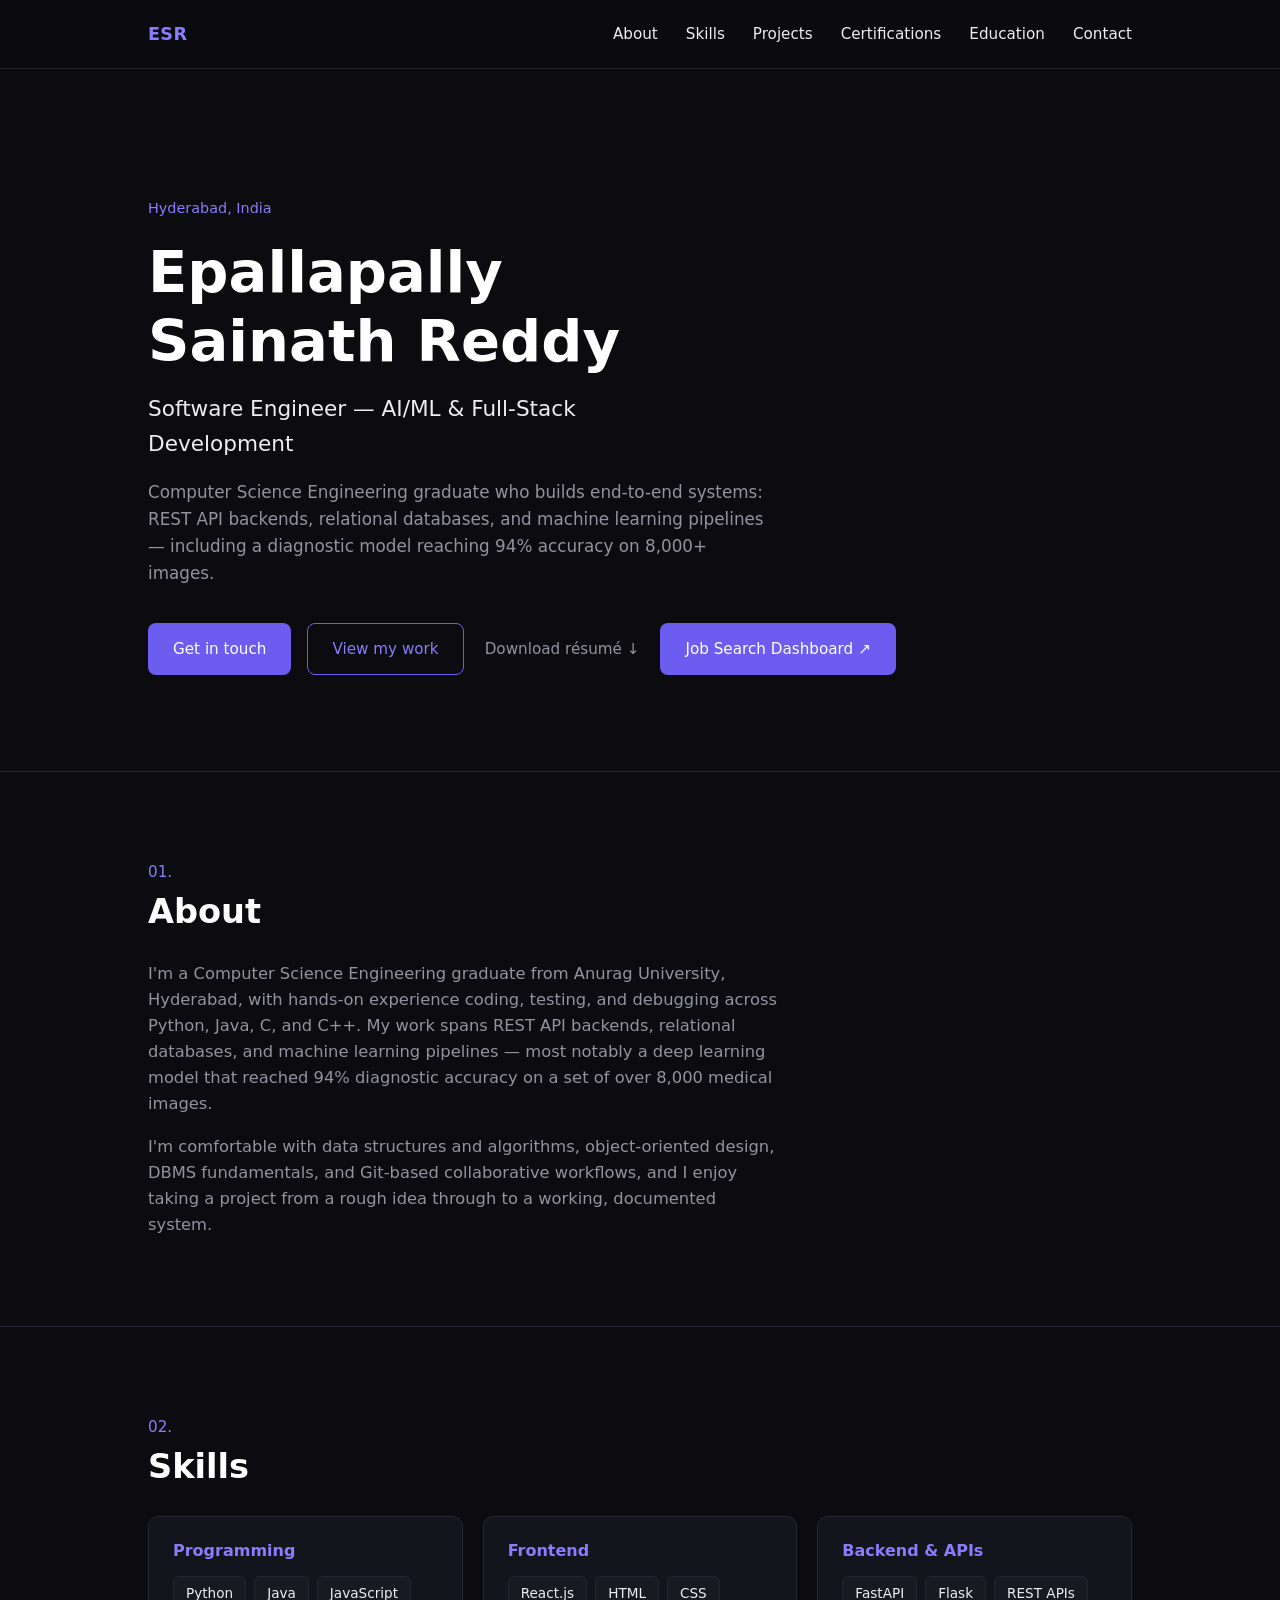
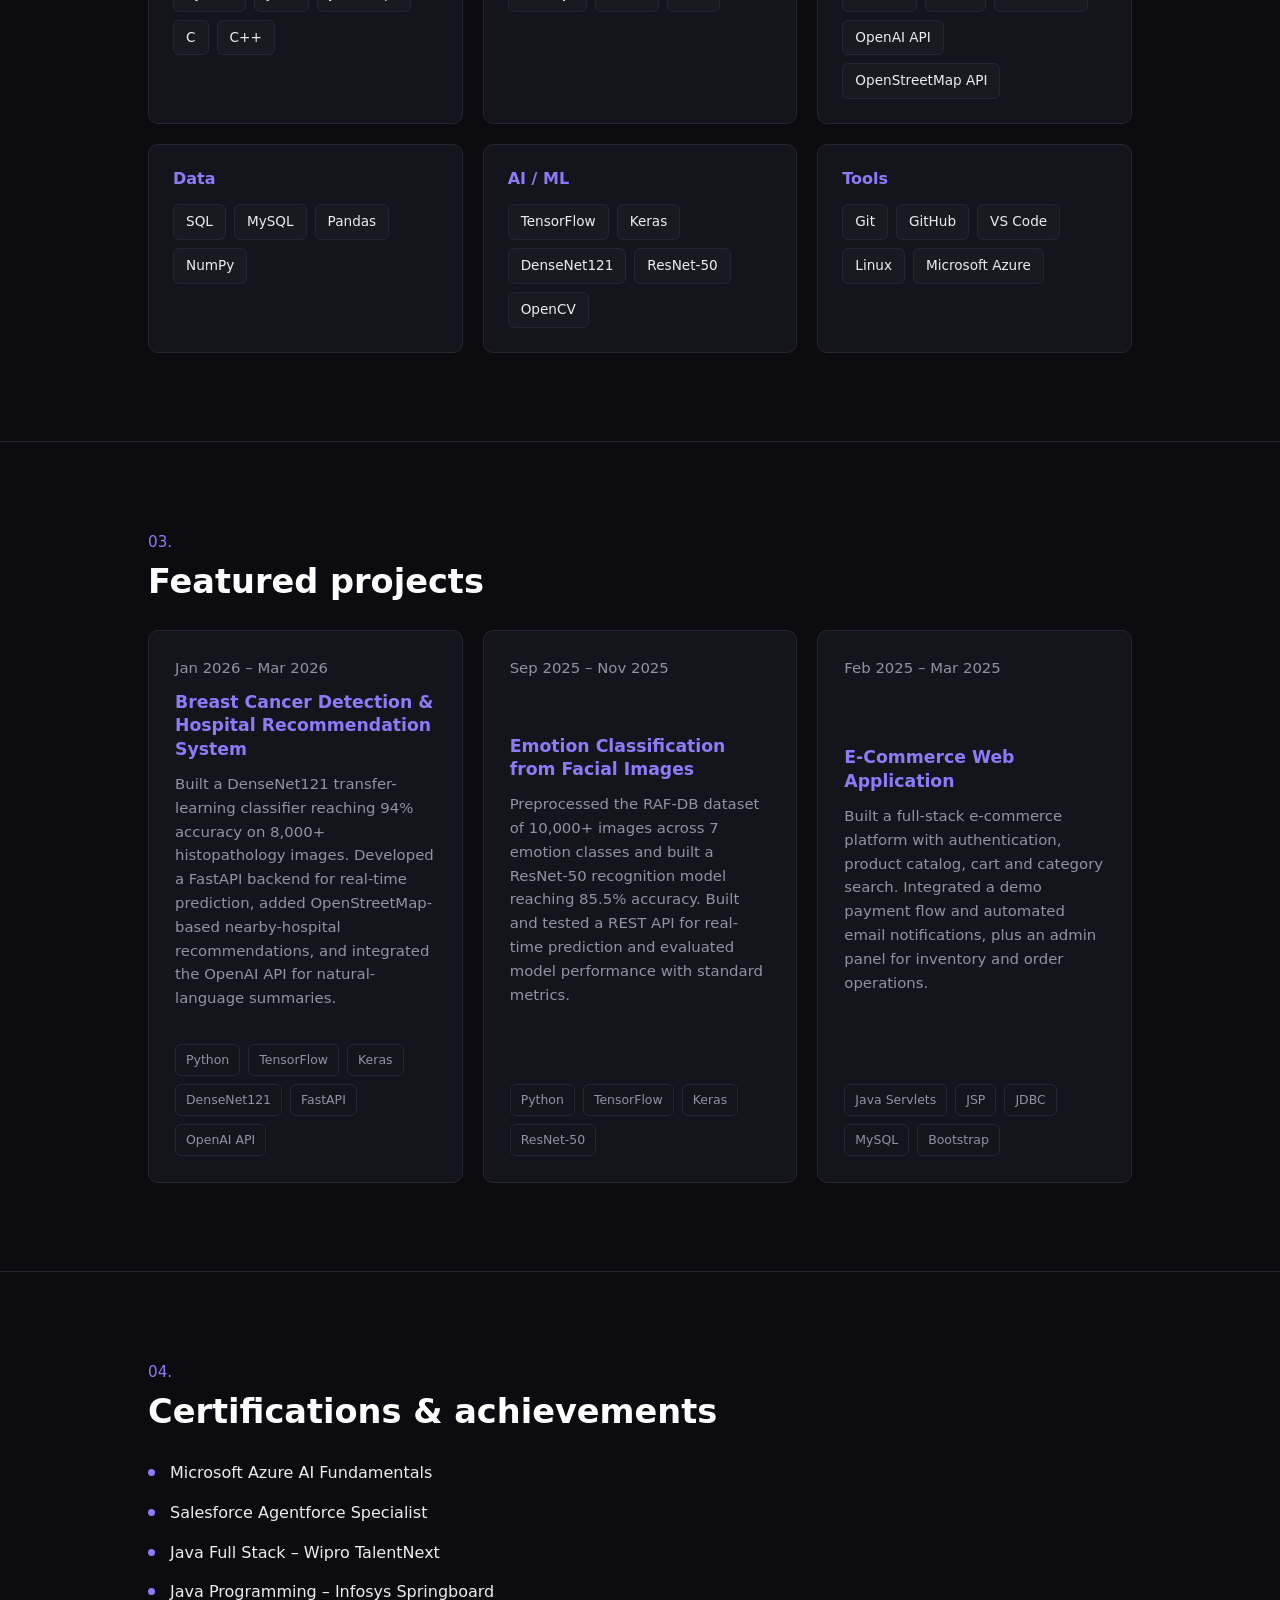
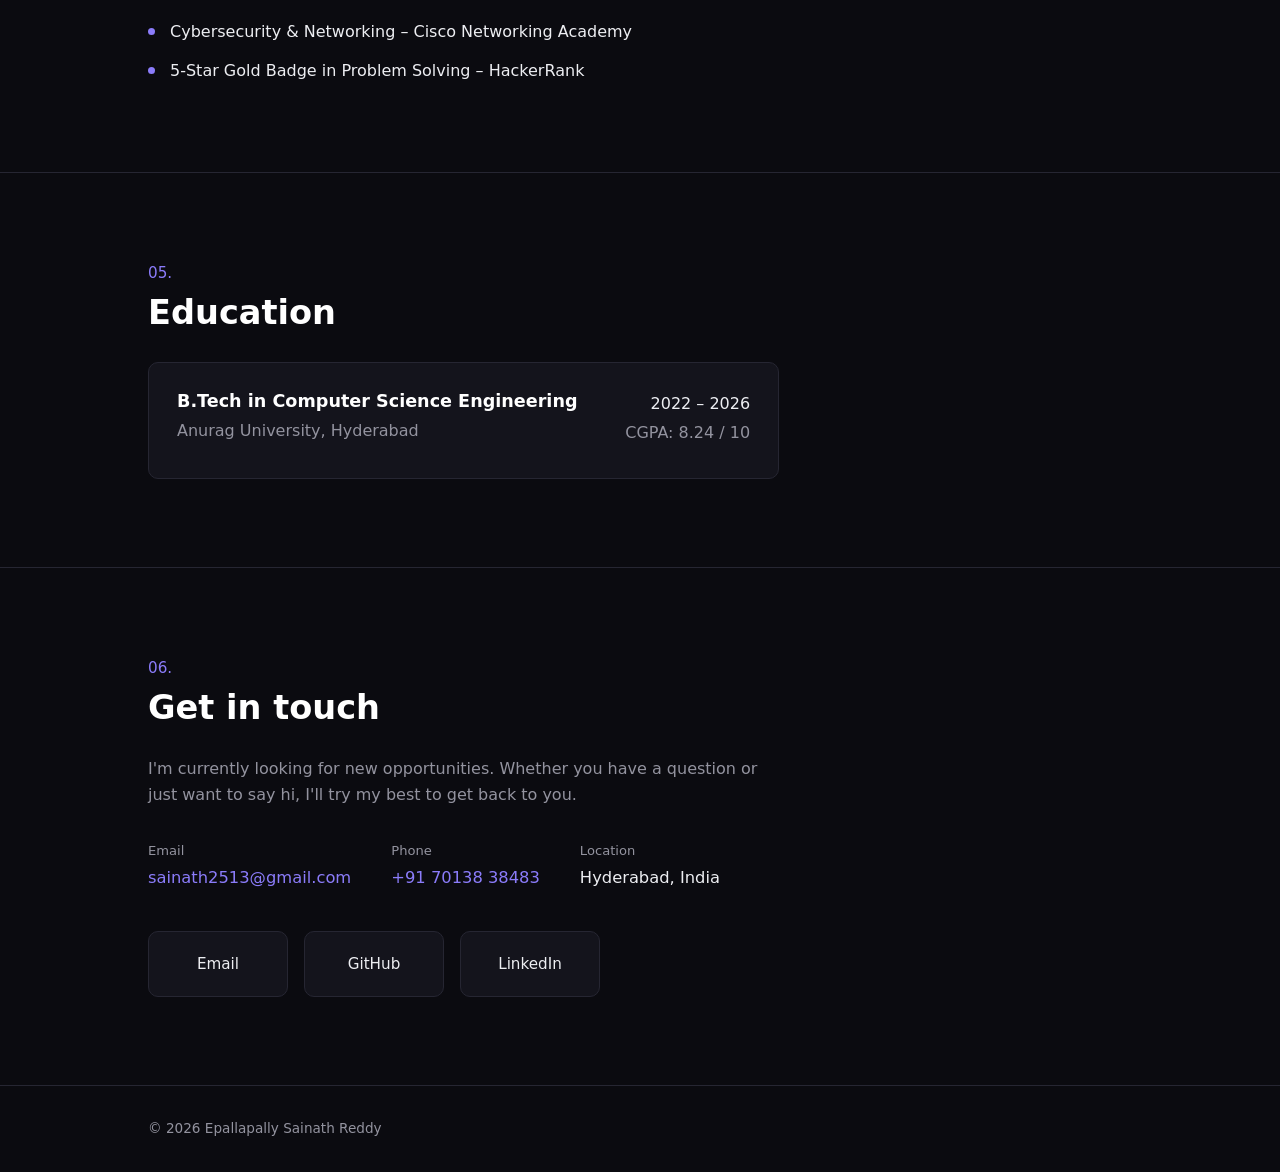
==== commit 4c404a54: "Align portfolio with latest AI/software resume and refreshed dashboard" ====
--- a/index.html
+++ b/index.html
@@ -1,20 +1 @@
-<!DOCTYPE html>
-<html lang="en">
-<head>
-<meta charset="UTF-8"><meta name="viewport" content="width=device-width, initial-scale=1.0">
-<title>Epallapally Sainath Reddy | Portfolio</title>
-<meta name="description" content="Epallapally Sainath Reddy — Software Engineer specializing in AI/ML and full-stack development.">
-<link rel="preconnect" href="https://fonts.googleapis.com"><link rel="preconnect" href="https://fonts.gstatic.com" crossorigin>
-<link href="https://fonts.googleapis.com/css2?family=Sora:wght@400;600;700&family=Inter:wght@400;500;600&display=swap" rel="stylesheet"><link rel="stylesheet" href="style.css">
-</head><body>
-<a class="skip-link" href="#main">Skip to content</a>
-<header class="site-header"><div class="wrap header-row"><a href="#top" class="mark">ESR</a><nav aria-label="Primary"><button class="nav-toggle" aria-expanded="false" aria-controls="nav-list"><span></span><span></span><span></span><span class="sr-only">Menu</span></button><ul id="nav-list"><li><a href="#about">About</a></li><li><a href="#skills">Skills</a></li><li><a href="#projects">Projects</a></li><li><a href="#certifications">Certifications</a></li><li><a href="#education">Education</a></li><li><a href="#contact">Contact</a></li></ul></nav></div></header>
-<main id="main">
-<section id="top" class="hero"><div class="wrap"><p class="eyebrow">Hyderabad, India</p><h1>Epallapally Sainath Reddy</h1><p class="hero-role">Software Engineer — AI/ML &amp; Full-Stack Development</p><p class="hero-summary">Computer Science Engineering graduate who builds end-to-end systems: REST API backends, relational databases, and machine learning pipelines — including a diagnostic model reaching 94% accuracy on 8,000+ images.</p><div class="hero-actions"><a href="#contact" class="btn btn-primary">Get in touch</a><a href="#projects" class="btn btn-ghost">View my work</a><a href="assets/resume.pdf" class="btn btn-text" download>Download résumé ↓</a><a href="job-dashboard.html" class="btn btn-primary">Job Search Dashboard ↗</a></div></div></section>
-<section id="about" class="section"><div class="wrap"><p class="section-number">01.</p><h2>About</h2><div class="section-body"><p>I'm a Computer Science Engineering graduate from Anurag University, Hyderabad, with hands-on experience coding, testing, and debugging across Python, Java, C, and C++. My work spans REST API backends, relational databases, and machine learning pipelines — most notably a deep learning model that reached 94% diagnostic accuracy on a set of over 8,000 medical images.</p><p>I'm comfortable with data structures and algorithms, object-oriented design, DBMS fundamentals, and Git-based collaborative workflows, and I enjoy taking a project from a rough idea through to a working, documented system.</p></div></div></section>
-<section id="skills" class="section"><div class="wrap"><p class="section-number">02.</p><h2>Skills</h2><div class="skill-grid"><div class="skill-card"><h3>Programming</h3><ul class="chip-list"><li>Python</li><li>Java</li><li>JavaScript</li><li>C</li><li>C++</li></ul></div><div class="skill-card"><h3>Frontend</h3><ul class="chip-list"><li>React.js</li><li>HTML</li><li>CSS</li></ul></div><div class="skill-card"><h3>Backend</h3><ul class="chip-list"><li>Flask</li><li>REST APIs</li></ul></div><div class="skill-card"><h3>Databases</h3><ul class="chip-list"><li>MySQL</li><li>SQL</li></ul></div><div class="skill-card"><h3>AI / ML</h3><ul class="chip-list"><li>TensorFlow</li><li>Keras</li><li>OpenCV</li><li>Pandas</li><li>NumPy</li></ul></div><div class="skill-card"><h3>Tools</h3><ul class="chip-list"><li>Git</li><li>GitHub</li><li>VS Code</li><li>Linux</li><li>Microsoft Azure</li></ul></div></div></div></section>
-<section id="projects" class="section"><div class="wrap"><p class="section-number">03.</p><h2>Featured projects</h2><div class="project-grid"><article class="project-card"><p class="project-dates">Jan 2026 – Mar 2026</p><h3>Breast Cancer Image Classification Using Deep Transfer Learning</h3><p>Built a deep learning image classification pipeline achieving 94% accuracy on 8,000+ labeled images. Deployed the trained model via a Flask REST API for real-time prediction, with integrated preprocessing and augmentation. Ran full preprocessing, training, and validation cycles and documented the complete workflow for reproducibility.</p><ul class="tag-list"><li>Python</li><li>TensorFlow</li><li>Keras</li><li>OpenCV</li><li>Flask</li></ul></article><article class="project-card"><p class="project-dates">Sep 2025 – Nov 2025</p><h3>Emotion Classification from Facial Images</h3><p>Built a facial emotion recognition system using ResNet-50 on the RAF-DB dataset (10,000+ images, 7 emotion classes), reaching 85.5% accuracy. Built and tested Flask REST APIs for real-time emotion prediction and evaluated performance using standard ML metrics.</p><ul class="tag-list"><li>Python</li><li>TensorFlow</li><li>Keras</li><li>ResNet-50</li></ul></article><article class="project-card"><p class="project-dates">Feb 2025 – Mar 2025</p><h3>E-Commerce Web Application</h3><p>Built a full-stack e-commerce platform with authentication, product catalog, cart and category search. Integrated a demo payment flow and automated email notifications, plus an admin panel for product CRUD, inventory management and order tracking.</p><ul class="tag-list"><li>Java Servlets</li><li>JSP</li><li>JDBC</li><li>MySQL</li><li>Bootstrap</li></ul></article></div></div></section>
-<section id="certifications" class="section"><div class="wrap"><p class="section-number">04.</p><h2>Certifications &amp; achievements</h2><ul class="cert-list"><li>Microsoft Azure AI Fundamentals</li><li>Salesforce Agentforce Specialist</li><li>Java Full Stack — Wipro TalentNext</li><li>Java Programming — Infosys Springboard</li><li>Cybersecurity &amp; Networking — Cisco Networking Academy</li><li>5-Star Gold Badge in Problem Solving — HackerRank</li></ul></div></section>
-<section id="education" class="section"><div class="wrap"><p class="section-number">05.</p><h2>Education</h2><div class="edu-row"><div><h3>B.Tech in Computer Science Engineering</h3><p class="edu-sub">Anurag University, Hyderabad</p></div><div class="edu-meta"><p>2022 – 2026</p><p>CGPA: 8.24 / 10</p></div></div></div></section>
-<section id="contact" class="section"><div class="wrap"><p class="section-number">06.</p><h2>Get in touch</h2><p class="section-body">I'm currently looking for new opportunities. Whether you have a question or just want to say hi, I'll try my best to get back to you.</p><dl class="contact-details"><div><dt>Email</dt><dd><a href="mailto:sainath2513@gmail.com">sainath2513@gmail.com</a></dd></div><div><dt>Phone</dt><dd><a href="tel:+917013838483">+91 70138 38483</a></dd></div><div><dt>Location</dt><dd>Hyderabad, India</dd></div></dl><div class="contact-links"><a href="mailto:sainath2513@gmail.com" class="contact-card"><span>Email</span></a><a href="https://github.com/sainath1308" class="contact-card" target="_blank" rel="noopener"><span>GitHub</span></a><a href="https://linkedin.com/in/epallapally-sainath-reddy-a64667287" class="contact-card" target="_blank" rel="noopener"><span>LinkedIn</span></a></div></div></section>
-</main><footer class="site-footer"><div class="wrap"><p>&copy; <span id="year"></span> Epallapally Sainath Reddy</p></div></footer><script src="script.js"></script></body></html>+<!DOCTYPE html><html lang="en"><head><meta charset="UTF-8"><meta name="viewport" content="width=device-width, initial-scale=1.0"><title>Epallapally Sainath Reddy | Portfolio</title><meta name="description" content="Epallapally Sainath Reddy — Software Engineer specializing in AI/ML and full-stack development."><link rel="stylesheet" href="style.css"></head><body><a class="skip-link" href="#main">Skip to content</a><header class="site-header"><div class="wrap header-row"><a href="#top" class="mark">ESR</a><nav aria-label="Primary"><button class="nav-toggle" aria-expanded="false" aria-controls="nav-list"><span></span><span></span><span></span><span class="sr-only">Menu</span></button><ul id="nav-list"><li><a href="#about">About</a></li><li><a href="#skills">Skills</a></li><li><a href="#projects">Projects</a></li><li><a href="#certifications">Certifications</a></li><li><a href="#education">Education</a></li><li><a href="#contact">Contact</a></li></ul></nav></div></header><main id="main"><section id="top" class="hero"><div class="wrap"><p class="eyebrow">Hyderabad, India</p><h1>Epallapally Sainath Reddy</h1><p class="hero-role">Software Engineer — AI/ML &amp; Full-Stack Development</p><p class="hero-summary">Computer Science Engineering graduate who builds end-to-end systems: REST API backends, relational databases, and machine learning pipelines — including a diagnostic model reaching 94% accuracy on 8,000+ images.</p><div class="hero-actions"><a href="#contact" class="btn btn-primary">Get in touch</a><a href="#projects" class="btn btn-ghost">View my work</a><a href="assets/resume.pdf" class="btn btn-text" download>Download résumé ↓</a><a href="job-dashboard-sep-12-2026.html" class="btn btn-primary">Job Search Dashboard ↗</a></div></div></section><section id="about" class="section"><div class="wrap"><p class="section-number">01.</p><h2>About</h2><div class="section-body"><p>I'm a Computer Science Engineering graduate from Anurag University, Hyderabad, with hands-on experience coding, testing, and debugging across Python, Java, C, and C++. My work spans REST API backends, relational databases, and machine learning pipelines — most notably a deep learning model that reached 94% diagnostic accuracy on a set of over 8,000 medical images.</p><p>I'm comfortable with data structures and algorithms, object-oriented design, DBMS fundamentals, and Git-based collaborative workflows, and I enjoy taking a project from a rough idea through to a working, documented system.</p></div></div></section><section id="skills" class="section"><div class="wrap"><p class="section-number">02.</p><h2>Skills</h2><div class="skill-grid"><div class="skill-card"><h3>Programming</h3><ul class="chip-list"><li>Python</li><li>Java</li><li>JavaScript</li><li>C</li><li>C++</li></ul></div><div class="skill-card"><h3>Frontend</h3><ul class="chip-list"><li>React.js</li><li>HTML</li><li>CSS</li></ul></div><div class="skill-card"><h3>Backend &amp; APIs</h3><ul class="chip-list"><li>FastAPI</li><li>Flask</li><li>REST APIs</li><li>OpenAI API</li><li>OpenStreetMap API</li></ul></div><div class="skill-card"><h3>Data</h3><ul class="chip-list"><li>SQL</li><li>MySQL</li><li>Pandas</li><li>NumPy</li></ul></div><div class="skill-card"><h3>AI / ML</h3><ul class="chip-list"><li>TensorFlow</li><li>Keras</li><li>DenseNet121</li><li>ResNet-50</li><li>OpenCV</li></ul></div><div class="skill-card"><h3>Tools</h3><ul class="chip-list"><li>Git</li><li>GitHub</li><li>VS Code</li><li>Linux</li><li>Microsoft Azure</li></ul></div></div></div></section><section id="projects" class="section"><div class="wrap"><p class="section-number">03.</p><h2>Featured projects</h2><div class="project-grid"><article class="project-card"><p class="project-dates">Jan 2026 – Mar 2026</p><h3>Breast Cancer Detection &amp; Hospital Recommendation System</h3><p>Built a DenseNet121 transfer-learning classifier reaching 94% accuracy on 8,000+ histopathology images. Developed a FastAPI backend for real-time prediction, added OpenStreetMap-based nearby-hospital recommendations, and integrated the OpenAI API for natural-language summaries.</p><ul class="tag-list"><li>Python</li><li>TensorFlow</li><li>Keras</li><li>DenseNet121</li><li>FastAPI</li><li>OpenAI API</li></ul></article><article class="project-card"><p class="project-dates">Sep 2025 – Nov 2025</p><h3>Emotion Classification from Facial Images</h3><p>Preprocessed the RAF-DB dataset of 10,000+ images across 7 emotion classes and built a ResNet-50 recognition model reaching 85.5% accuracy. Built and tested a REST API for real-time prediction and evaluated model performance with standard metrics.</p><ul class="tag-list"><li>Python</li><li>TensorFlow</li><li>Keras</li><li>ResNet-50</li></ul></article><article class="project-card"><p class="project-dates">Feb 2025 – Mar 2025</p><h3>E-Commerce Web Application</h3><p>Built a full-stack e-commerce platform with authentication, product catalog, cart and category search. Integrated a demo payment flow and automated email notifications, plus an admin panel for inventory and order operations.</p><ul class="tag-list"><li>Java Servlets</li><li>JSP</li><li>JDBC</li><li>MySQL</li><li>Bootstrap</li></ul></article></div></div></section><section id="certifications" class="section"><div class="wrap"><p class="section-number">04.</p><h2>Certifications &amp; achievements</h2><ul class="cert-list"><li>Microsoft Azure AI Fundamentals</li><li>Salesforce Agentforce Specialist</li><li>Java Full Stack – Wipro TalentNext</li><li>Java Programming – Infosys Springboard</li><li>Cybersecurity &amp; Networking – Cisco Networking Academy</li><li>5-Star Gold Badge in Problem Solving – HackerRank</li></ul></div></section><section id="education" class="section"><div class="wrap"><p class="section-number">05.</p><h2>Education</h2><div class="edu-row"><div><h3>B.Tech in Computer Science Engineering</h3><p class="edu-sub">Anurag University, Hyderabad</p></div><div class="edu-meta"><p>2022 – 2026</p><p>CGPA: 8.24 / 10</p></div></div></div></section><section id="contact" class="section"><div class="wrap"><p class="section-number">06.</p><h2>Get in touch</h2><p class="section-body">I'm currently looking for new opportunities. Whether you have a question or just want to say hi, I'll try my best to get back to you.</p><dl class="contact-details"><div><dt>Email</dt><dd><a href="mailto:sainath2513@gmail.com">sainath2513@gmail.com</a></dd></div><div><dt>Phone</dt><dd><a href="tel:+917013838483">+91 70138 38483</a></dd></div><div><dt>Location</dt><dd>Hyderabad, India</dd></div></dl><div class="contact-links"><a href="mailto:sainath2513@gmail.com" class="contact-card"><span>Email</span></a><a href="https://github.com/sainath1308" class="contact-card" target="_blank" rel="noopener"><span>GitHub</span></a><a href="https://linkedin.com/in/epallapally-sainath-reddy-a64667287" class="contact-card" target="_blank" rel="noopener"><span>LinkedIn</span></a></div></div></section></main><footer class="site-footer"><div class="wrap"><p>&copy; <span id="year"></span> Epallapally Sainath Reddy</p></div></footer><script src="script.js"></script></body></html>
